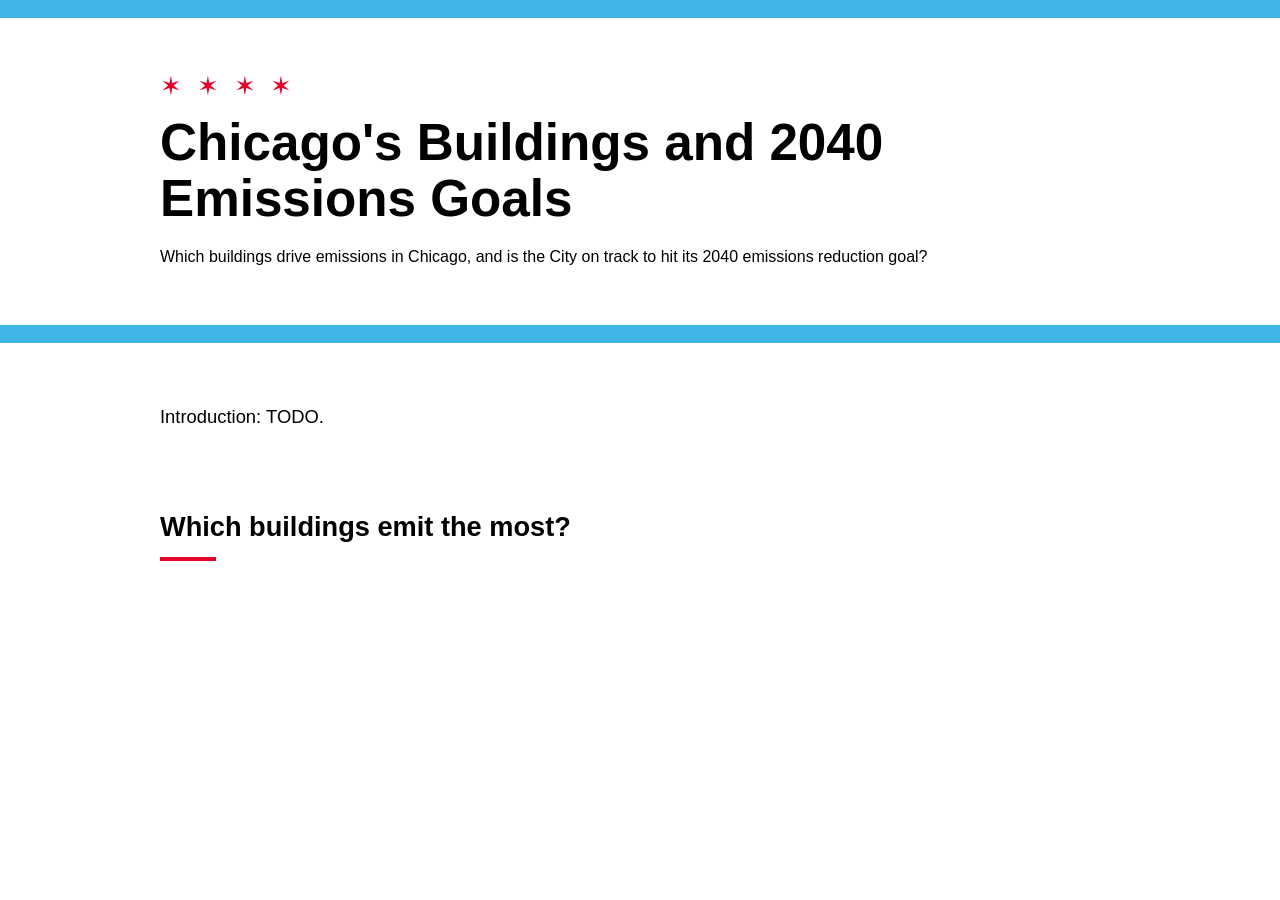
==== www/index.html @ f6d1f23e "add index.html and style.css" ====
<!DOCTYPE html>
<html lang="en">

<head>
  <meta charset="utf-8">
  <meta name="viewport" content="width=device-width, initial-scale=1">
  <title>Chicago's Buildings and 2040 Emissions Goals</title>
  <meta name="description" content="An interactive look at Chicago's building energy use and emissions.">
  <link rel="stylesheet" href="style.css">
</head>

<body>

  <header class="header">
    <div class="stripe" aria-hidden="true"></div>
    <div class="header-inner">
      <p class="stars" aria-hidden="true">&#10038; &#10038; &#10038; &#10038;</p>
      <h1>Chicago's Buildings and 2040 Emissions Goals</h1>
      <p class="subtitle">Which buildings drive emissions in Chicago, and is the City on track to hit its 2040 emissions reduction goal?</p>
    </div>
    <div class="stripe" aria-hidden="true"></div>
  </header>

  <main>

    <section class="intro">
      <p>Introduction: TODO.</p>
    </section>

    <section id="reflection">
      <h2>Which buildings emit the most?</h2>
    </section>

  </main>

</body>
</html>
---- www/style.css ----
/* Chicago flag palette (City design system) plus energy-adjacent accents */
:root {
  --flag-blue: #41B6E6;
  --star-red: #E4002B;
  --header-white: #FFFFFF;
}

body {
  margin: 0;
  color: var(--ink);
  background: var(--paper);
  font-family: Roboto, "Helvetica Neue", Helvetica, Arial, sans-serif;
  line-height: 1.6;
}

/* ---------- Header: flag stripes and four red stars ---------- */
.header { background: var(--header-white); }
.stripe { height: 18px; background: var(--flag-blue); }
.header-inner {
  max-width: 960px;
  margin: 0 auto;
  padding: 48px 20px 40px;
}
.stars { margin: 0 0 8px; color: var(--star-red); font-size: 1.6rem; letter-spacing: 0.15em; }
h1 { margin: 0 0 12px; font-size: clamp(2rem, 5vw, 3.2rem); line-height: 1.1; }

/* ---------- Content ---------- */
main { max-width: 960px; margin: 0 auto; padding: 0 20px; }
section { padding: 40px 0 16px; }
section p { max-width: 68ch; }
h2 { margin: 0 0 8px; font-size: 1.7rem; }
h2::after { content: ""; display: block; width: 56px; height: 4px; margin-top: 8px; background: var(--star-red); }
.intro { font-size: 1.15rem; }
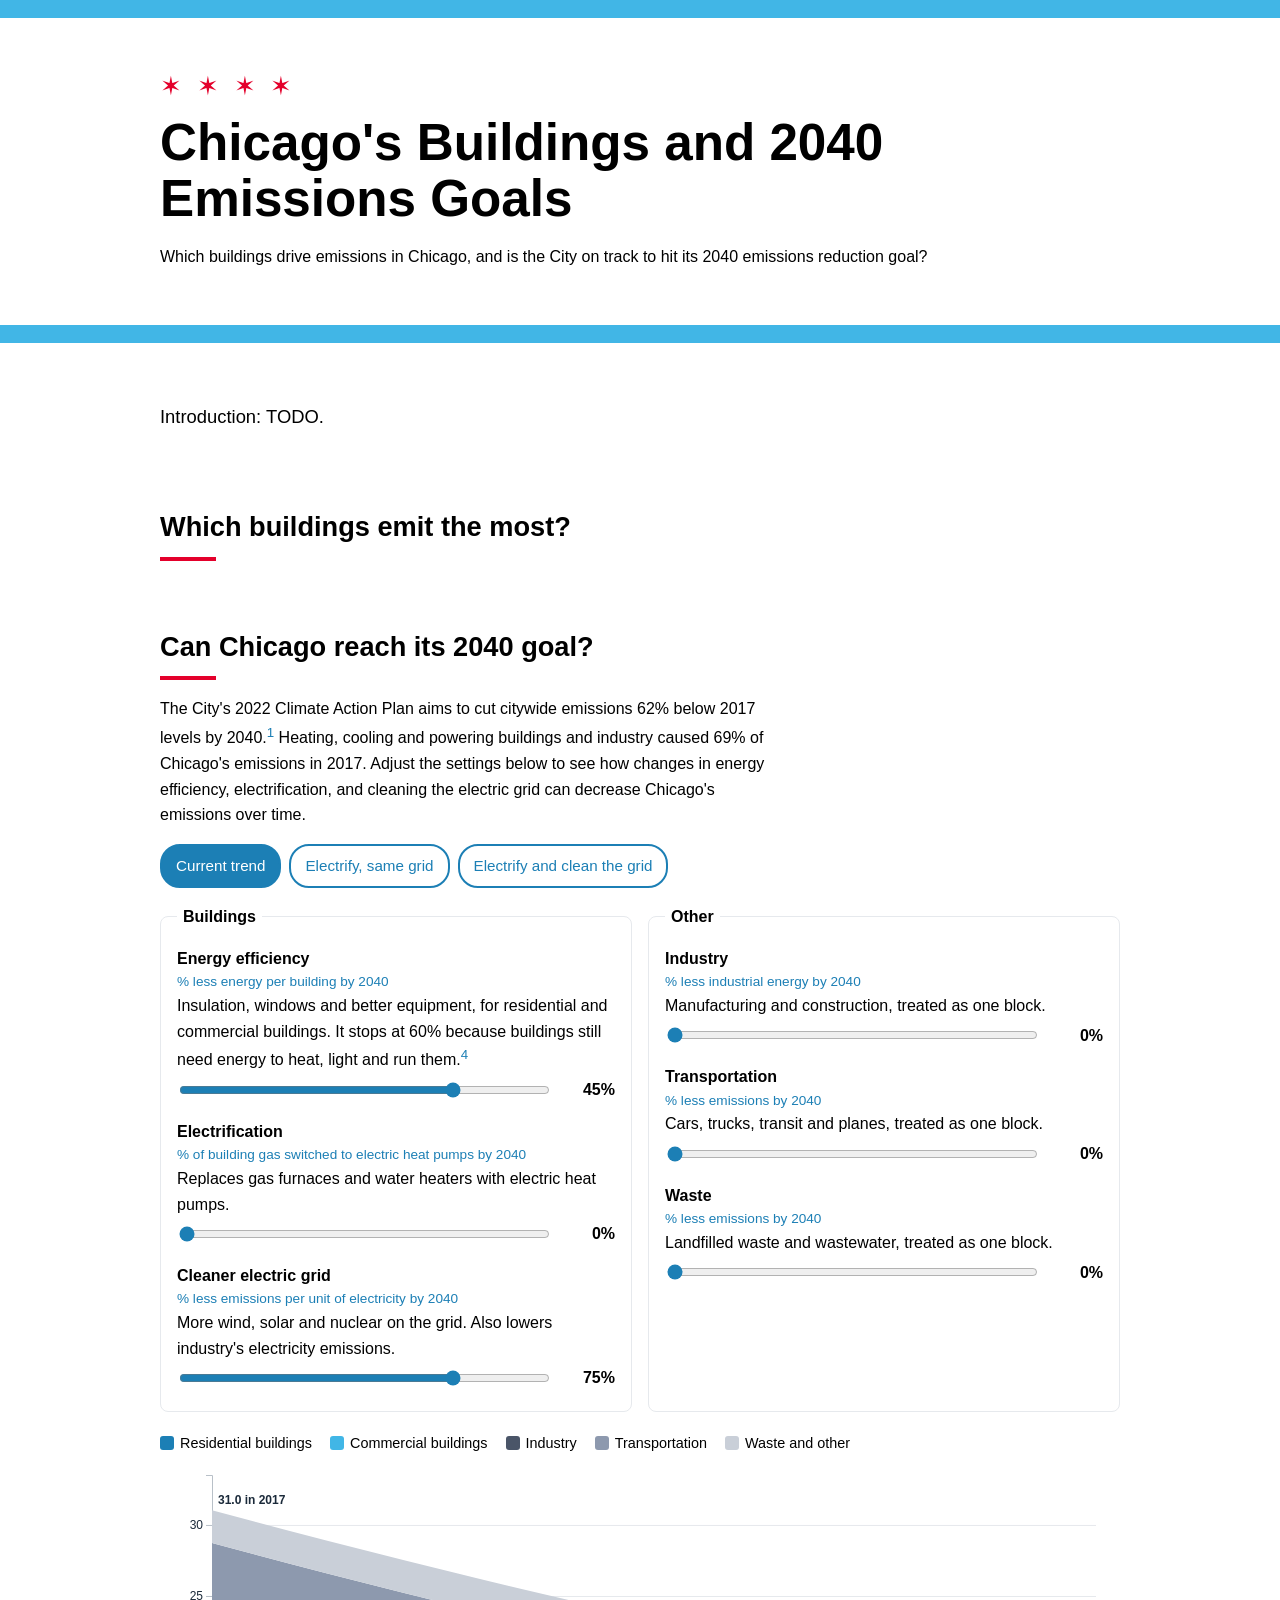
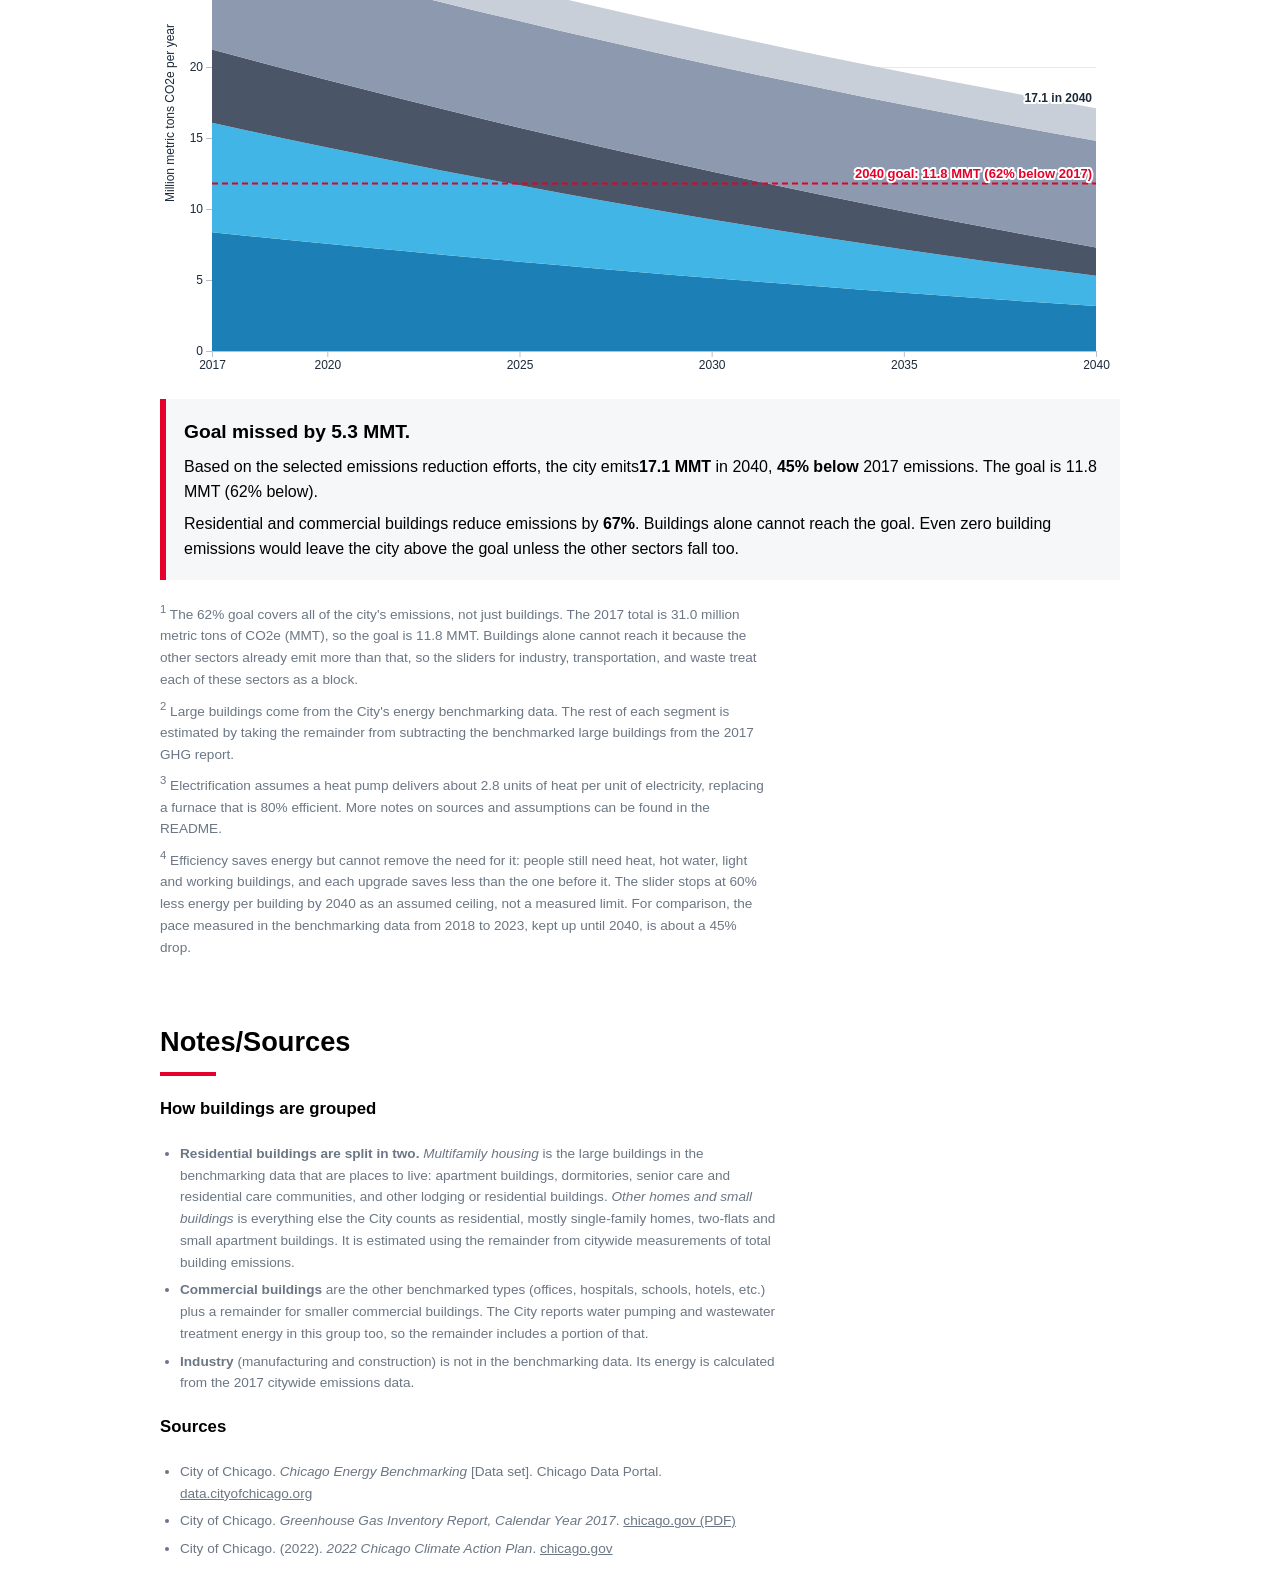
==== commit 38942ce3: "get working forecast simulation including sliders, preset buttons, and chart" ====
--- a/www/index.html
+++ b/www/index.html
@@ -31,7 +31,103 @@
       <h2>Which buildings emit the most?</h2>
     </section>
 
+    <section id="simulation">
+      <h2>Can Chicago reach its 2040 goal?</h2>
+      <p>The City's 2022 Climate Action Plan aims to cut citywide emissions
+        62% below 2017 levels by 2040.<sup><a href="#note-goal">1</a></sup>
+        Heating, cooling and powering buildings and industry caused 69% of
+        Chicago's emissions in 2017.
+        
+        Adjust the settings below to see how changes in energy efficiency,
+        electrification, and cleaning the electric grid can decrease Chicago's
+        emissions over time.</p>
+
+      <div id="presets" class="presets" role="group"
+        aria-label="Preset scenarios"></div>
+
+      <div class="controls">
+        <fieldset>
+          <legend>Buildings</legend>
+          <div id="sliders-buildings"></div>
+        </fieldset>
+        <fieldset>
+          <legend>Other</legend>
+          <div id="sliders-other"></div>
+        </fieldset>
+      </div>
+
+      <div id="legend" class="legend"></div>
+      <div id="chart" class="chart"></div>
+      <div id="result" class="result" aria-live="polite"></div>
+
+      <div class="notes">
+        <p id="note-goal"><sup>1</sup> The 62% goal covers all of the city's
+          emissions, not just buildings. The 2017 total is 31.0 million
+          metric tons of CO2e (MMT), so the goal is 11.8 MMT. Buildings alone
+          cannot reach it because the other sectors already emit more than
+          that, so the sliders for industry, transportation, and waste treat
+          each of these sectors as a block.</p>
+        <p><sup>2</sup> Large buildings come from the City's energy
+          benchmarking data. The rest of each segment is estimated by taking the 
+          remainder from subtracting the benchmarked large buildings from the
+          2017 GHG report.</p>
+        <p><sup>3</sup> Electrification assumes a heat pump delivers about
+          2.8 units of heat per unit of electricity, replacing a furnace
+          that is 80% efficient. More notes on sources and assumptions can be
+          found in the README.</p>
+        <p id="note-efficiency"><sup>4</sup> Efficiency saves energy but
+          cannot remove the need for it: people still need heat, hot water,
+          light and working buildings, and each upgrade saves less than the
+          one before it. The slider stops at 60% less energy per building by
+          2040 as an assumed ceiling, not a measured limit. For comparison,
+          the pace measured in the benchmarking data from 2018 to 2023, kept
+          up until 2040, is about a 45% drop.</p>
+      </div>
+    </section>
+
+    <section id="notes-sources" class="notes-sources">
+      <h2>Notes/Sources</h2>
+
+      <h3>How buildings are grouped</h3>
+      <ul class="notes">
+        <li><strong>Residential buildings are split in two. </strong>
+          <em>Multifamily housing</em> is the large buildings in the
+          benchmarking data that are places to live: apartment buildings,
+          dormitories, senior care and residential care communities, and
+          other lodging or residential buildings. <em>Other homes and small
+          buildings</em> is everything else the City counts as residential,
+          mostly single-family homes, two-flats and small apartment
+          buildings. It is estimated using the remainder from citywide
+          measurements of total building emissions.</li>
+        <li><strong>Commercial buildings</strong> are the other benchmarked
+          types (offices, hospitals, schools, hotels, etc.) plus a
+          remainder for smaller commercial buildings. The City reports water
+          pumping and wastewater treatment energy in this group too, so the
+          remainder includes a portion of that.</li>
+        <li><strong>Industry</strong> (manufacturing and construction) is not
+          in the benchmarking data. Its energy is calculated from the 2017
+          citywide emissions data.</li>
+      </ul>
+
+      <h3>Sources</h3>
+      <ul class="notes">
+        <li>City of Chicago. <em>Chicago Energy Benchmarking</em> [Data set].
+          Chicago Data Portal.
+          <a href="https://data.cityofchicago.org/Environment-Sustainable-Development/Chicago-Energy-Benchmarking/xq83-jr8c">data.cityofchicago.org</a></li>
+        <li>City of Chicago. <em>Greenhouse Gas Inventory Report, Calendar
+          Year 2017</em>.
+          <a href="https://www.chicago.gov/content/dam/city/progs/env/GHG_Inventory/Chicago-2017-GHG-Report_Final.pdf">chicago.gov (PDF)</a></li>
+        <li>City of Chicago. (2022). <em>2022 Chicago Climate Action
+          Plan</em>.
+          <a href="https://www.chicago.gov/city/en/sites/climate-action-plan/home.html">chicago.gov</a></li>
+      </ul>
+    </section>
+
   </main>
+
+  <script src="js/d3.v7.js"></script>
+  <script src="js/simulation.js"></script>
+  <script src="js/app.js"></script>
 
 </body>
 </html>
--- a/www/style.css
+++ b/www/style.css
@@ -7,8 +7,8 @@
 
 body {
   margin: 0;
-  color: var(--ink);
-  background: var(--paper);
+  color: black;
+  background: var(--header-white);
   font-family: Roboto, "Helvetica Neue", Helvetica, Arial, sans-serif;
   line-height: 1.6;
 }
@@ -31,3 +31,80 @@
 h2 { margin: 0 0 8px; font-size: 1.7rem; }
 h2::after { content: ""; display: block; width: 56px; height: 4px; margin-top: 8px; background: var(--star-red); }
 .intro { font-size: 1.15rem; }
+
+/* ---------- Simulation ---------- */
+:root {
+  --ink: #1B2A3A;
+  --muted: #6B7785;
+  --grid: #E6E9ED;
+  --deep-blue: #1C7FB5;
+}
+#simulation { max-width: 960px; }
+sup a { color: var(--deep-blue); text-decoration: none; }
+
+.presets { display: flex; flex-wrap: wrap; gap: 8px; margin: 16px 0; }
+.preset {
+  padding: 8px 14px;
+  border: 2px solid var(--deep-blue);
+  border-radius: 20px;
+  background: var(--header-white);
+  color: var(--deep-blue);
+  font: inherit;
+  font-size: 0.95rem;
+  cursor: pointer;
+}
+.preset:hover { background: #EAF6FC; }
+.preset.active { background: var(--deep-blue); color: var(--header-white); }
+
+.controls {
+  display: grid;
+  grid-template-columns: repeat(auto-fit, minmax(300px, 1fr));
+  gap: 16px;
+  margin-bottom: 20px;
+}
+fieldset { margin: 0; padding: 8px 16px 12px; border: 1px solid var(--grid); border-radius: 8px; }
+legend { padding: 0 6px; font-weight: bold; }
+.slider-box { padding: 8px 0; }
+.slider-label { display: block; font-weight: bold; }
+.slider-help { display: block; color: var(--muted); font-size: 0.85rem; line-height: 1.3; }
+.slider-control { display: flex; align-items: center; gap: 12px; margin-top: 4px; }
+.slider-control input { flex: 1; accent-color: var(--deep-blue); }
+.slider-control output { min-width: 3.2em; text-align: right; font-weight: bold; }
+
+.legend { display: flex; flex-wrap: wrap; gap: 6px 18px; margin: 8px 0 4px; font-size: 0.9rem; }
+.legend-item { display: inline-flex; align-items: center; gap: 6px; }
+.swatch { width: 14px; height: 14px; border-radius: 3px; }
+
+.chart { width: 100%; }
+.chart svg { display: block; }
+.chart .grid line { stroke: var(--grid); }
+.chart .grid .domain { display: none; }
+.chart .axis text { fill: var(--ink); font-size: 12px; }
+.chart .axis path, .chart .axis line { stroke: #B8C0C8; }
+.chart .axis-title { fill: var(--ink); font-size: 12px; }
+.chart .goal-line { stroke-width: 2; stroke-dasharray: 6 4; }
+.chart .goal-label { font-size: 13px; font-weight: bold; }
+.chart .total-label { fill: var(--ink); font-size: 12px; font-weight: bold; }
+
+.result { margin: 12px 0; padding: 12px 18px; border-left: 6px solid var(--muted); background: #F5F7F9; }
+.result.met { border-color: #2E9E6B; }
+.result.missed { border-color: var(--star-red); }
+.result p { margin: 6px 0; max-width: none; }
+.result .title { font-size: 1.2rem; font-weight: bold; }
+
+.notes { margin-top: 20px; color: var(--muted); font-size: 0.85rem; }
+.notes p { margin: 6px 0; max-width: 80ch; }
+.slider-unit { display: block; color: var(--deep-blue); font-size: 0.85rem; }
+/* White outline so labels are readable even when overlapping areas */
+.chart .goal-label, .chart .total-label {
+  paint-order: stroke;
+  stroke: #FFFFFF;
+  stroke-width: 4px;
+  stroke-linejoin: round;
+}
+
+/* Notes and sources section at the bottom of the page */
+.notes-sources h3 { margin: 20px 0 6px; font-size: 1.05rem; }
+.notes-sources ul.notes { padding-left: 20px; max-width: 80ch; }
+.notes-sources ul.notes li { margin: 6px 0; }
+.notes-sources a { color: inherit; }
